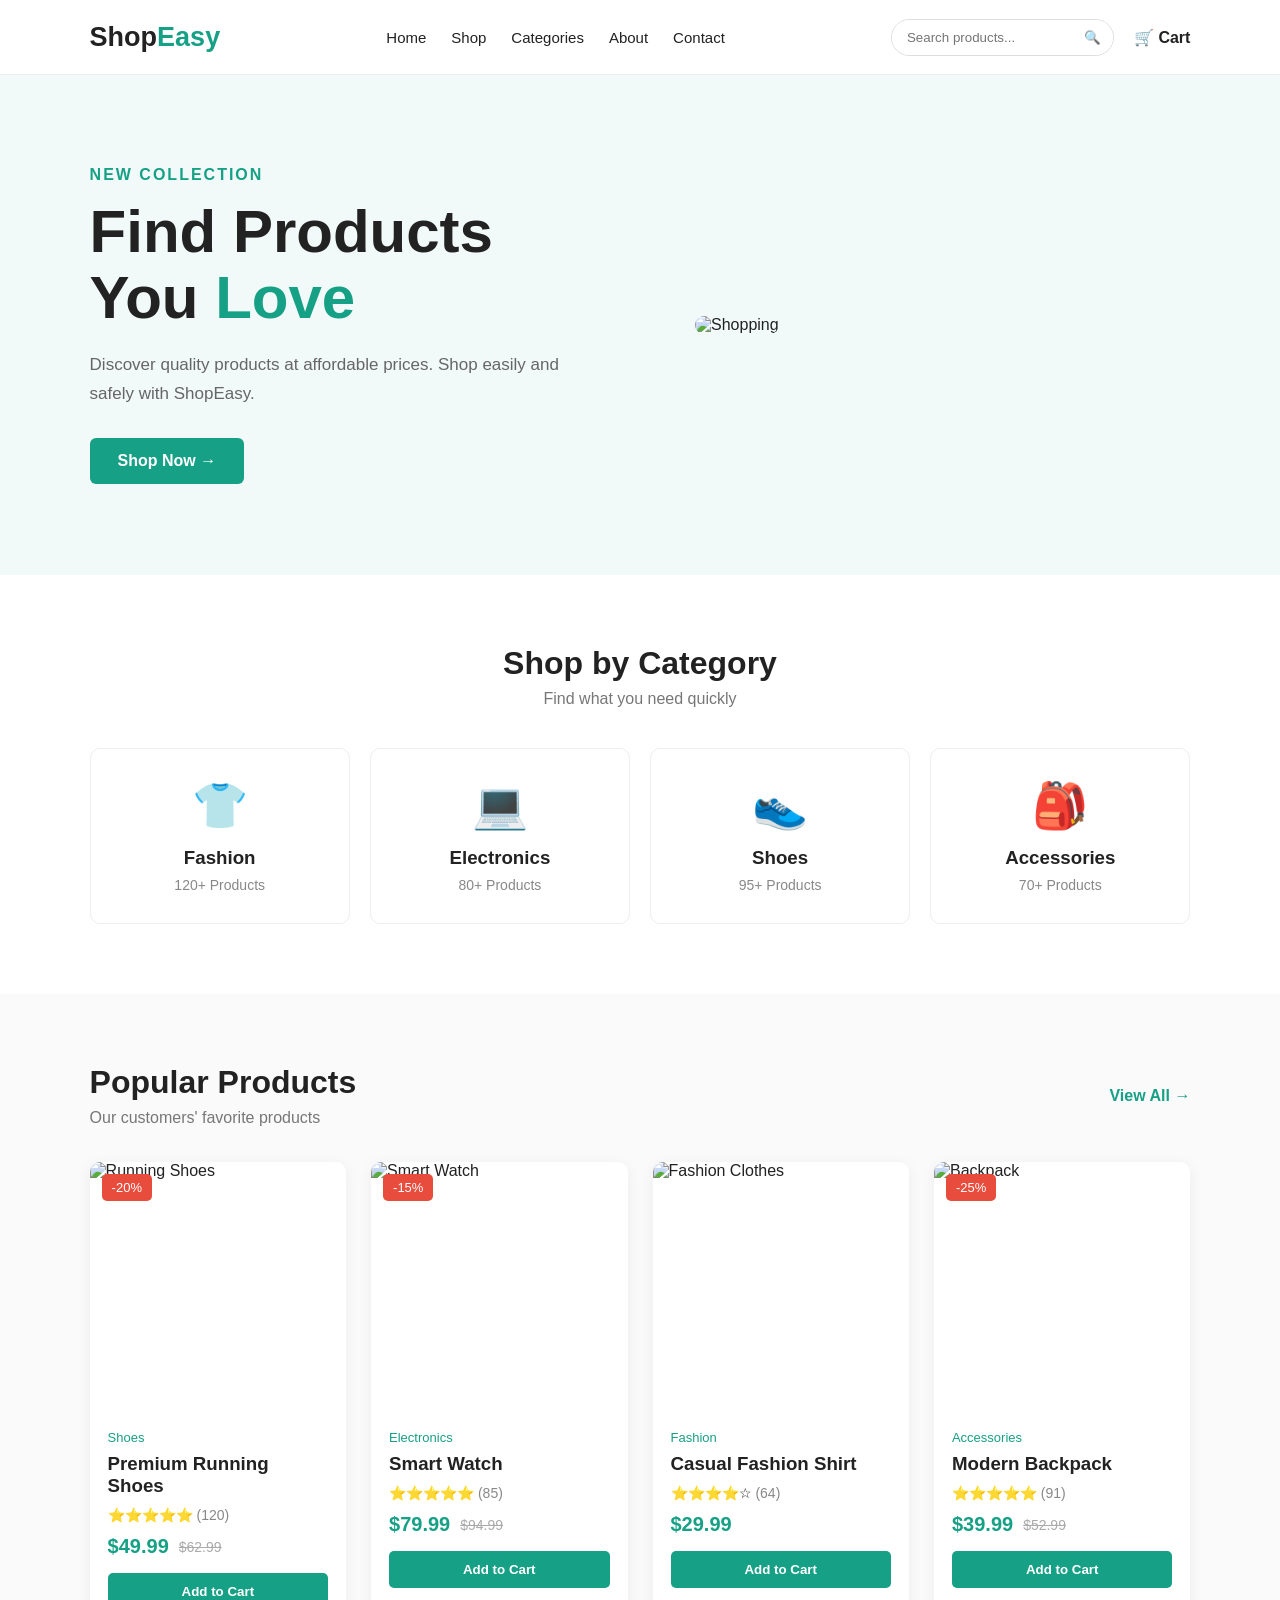
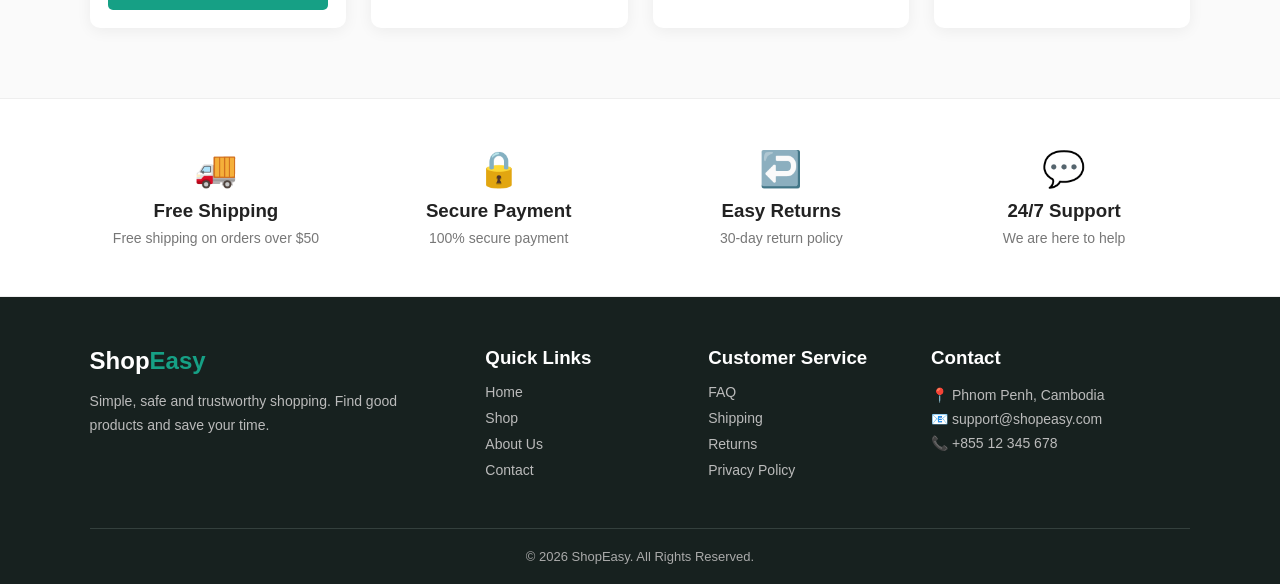
==== index.html @ 0f38ab98 "my homepage" ====
<!DOCTYPE html>
<html lang="en">
<head>
    <meta charset="UTF-8">
    <meta name="viewport" content="width=device-width, initial-scale=1.0">
    <title>ShopEasy - E-Commerce</title>

    <link rel="stylesheet" href="./css/style.css">
</head>
<body>

    <!-- Header -->
    <header>
        <div class="logo">Shop<span>Easy</span></div>

        <nav>
            <a href="#">Home</a>
            <a href="#">Shop</a>
            <a href="#">Categories</a>
            <a href="#">About</a>
            <a href="#">Contact</a>
        </nav>

        <div class="header-right">
            <div class="search">
                <input type="text" placeholder="Search products...">
                <button>🔍</button>
            </div>

            <a href="#" class="cart">🛒 Cart</a>
        </div>
    </header>


    <!-- Hero Section -->
    <section class="hero">

        <div class="hero-content">
            <p class="small-title">NEW COLLECTION</p>

            <h1>
                Find Products<br>
                You <span>Love</span>
            </h1>

            <p>
                Discover quality products at affordable prices.
                Shop easily and safely with ShopEasy.
            </p>

            <a href="#" class="shop-btn">Shop Now →</a>
        </div>

        <div class="hero-image">
            <img src="https://images.unsplash.com/photo-1441986300917-64674bd600d8?auto=format&fit=crop&w=900&q=80"
                 alt="Shopping">
        </div>

    </section>


    <!-- Categories -->
    <section class="categories">

        <div class="section-title">
            <h2>Shop by Category</h2>
            <p>Find what you need quickly</p>
        </div>

        <div class="category-container">

            <div class="category-card">
                <div class="category-icon">👕</div>
                <h3>Fashion</h3>
                <p>120+ Products</p>
            </div>

            <div class="category-card">
                <div class="category-icon">💻</div>
                <h3>Electronics</h3>
                <p>80+ Products</p>
            </div>

            <div class="category-card">
                <div class="category-icon">👟</div>
                <h3>Shoes</h3>
                <p>95+ Products</p>
            </div>

            <div class="category-card">
                <div class="category-icon">🎒</div>
                <h3>Accessories</h3>
                <p>70+ Products</p>
            </div>

        </div>

    </section>


    <!-- Products -->
    <section class="products">

        <div class="section-header">
            <div>
                <h2>Popular Products</h2>
                <p>Our customers' favorite products</p>
            </div>

            <a href="#">View All →</a>
        </div>


        <div class="product-container">

            <!-- Product 1 -->
            <div class="product-card">

                <div class="product-image">
                    <span class="discount">-20%</span>

                    <img src="https://images.unsplash.com/photo-1542291026-7eec264c27ff?auto=format&fit=crop&w=600&q=80"
                         alt="Running Shoes">
                </div>

                <div class="product-info">
                    <p class="category">Shoes</p>

                    <h3>Premium Running Shoes</h3>

                    <div class="rating">
                        ⭐⭐⭐⭐⭐
                        <span>(120)</span>
                    </div>

                    <div class="price">
                        <strong>$49.99</strong>
                        <del>$62.99</del>
                    </div>

                    <button class="add-cart">Add to Cart</button>
                </div>

            </div>


            <!-- Product 2 -->
            <div class="product-card">

                <div class="product-image">
                    <span class="discount">-15%</span>

                    <img src="https://images.unsplash.com/photo-1523275335684-37898b6baf30?auto=format&fit=crop&w=600&q=80"
                         alt="Smart Watch">
                </div>

                <div class="product-info">
                    <p class="category">Electronics</p>

                    <h3>Smart Watch</h3>

                    <div class="rating">
                        ⭐⭐⭐⭐⭐
                        <span>(85)</span>
                    </div>

                    <div class="price">
                        <strong>$79.99</strong>
                        <del>$94.99</del>
                    </div>

                    <button class="add-cart">Add to Cart</button>
                </div>

            </div>


            <!-- Product 3 -->
            <div class="product-card">

                <div class="product-image">

                    <img src="https://images.unsplash.com/photo-1529139574466-a303027c1d8b?auto=format&fit=crop&w=600&q=80"
                         alt="Fashion Clothes">
                </div>

                <div class="product-info">
                    <p class="category">Fashion</p>

                    <h3>Casual Fashion Shirt</h3>

                    <div class="rating">
                        ⭐⭐⭐⭐☆
                        <span>(64)</span>
                    </div>

                    <div class="price">
                        <strong>$29.99</strong>
                    </div>

                    <button class="add-cart">Add to Cart</button>
                </div>

            </div>


            <!-- Product 4 -->
            <div class="product-card">

                <div class="product-image">
                    <span class="discount">-25%</span>

                    <img src="https://images.unsplash.com/photo-1553062407-98eeb64c6a62?auto=format&fit=crop&w=600&q=80"
                         alt="Backpack">
                </div>

                <div class="product-info">
                    <p class="category">Accessories</p>

                    <h3>Modern Backpack</h3>

                    <div class="rating">
                        ⭐⭐⭐⭐⭐
                        <span>(91)</span>
                    </div>

                    <div class="price">
                        <strong>$39.99</strong>
                        <del>$52.99</del>
                    </div>

                    <button class="add-cart">Add to Cart</button>
                </div>

            </div>

        </div>

    </section>


    <!-- Features -->
    <section class="features">

        <div class="feature">
            <div>🚚</div>
            <h3>Free Shipping</h3>
            <p>Free shipping on orders over $50</p>
        </div>

        <div class="feature">
            <div>🔒</div>
            <h3>Secure Payment</h3>
            <p>100% secure payment</p>
        </div>

        <div class="feature">
            <div>↩️</div>
            <h3>Easy Returns</h3>
            <p>30-day return policy</p>
        </div>

        <div class="feature">
            <div>💬</div>
            <h3>24/7 Support</h3>
            <p>We are here to help</p>
        </div>

    </section>


    <!-- Footer -->
    <footer>

        <div class="footer-content">

            <div>
                <h2>Shop<span>Easy</span></h2>
                <p>
                    Simple, safe and trustworthy shopping.
                    Find good products and save your time.
                </p>
            </div>

            <div>
                <h3>Quick Links</h3>
                <a href="#">Home</a>
                <a href="#">Shop</a>
                <a href="#">About Us</a>
                <a href="#">Contact</a>
            </div>

            <div>
                <h3>Customer Service</h3>
                <a href="#">FAQ</a>
                <a href="#">Shipping</a>
                <a href="#">Returns</a>
                <a href="#">Privacy Policy</a>
            </div>

            <div>
                <h3>Contact</h3>
                <p>📍 Phnom Penh, Cambodia</p>
                <p>📧 support@shopeasy.com</p>
                <p>📞 +855 12 345 678</p>
            </div>

        </div>

        <div class="copyright">
            © 2026 ShopEasy. All Rights Reserved.
        </div>

    </footer>

</body>
</html>
---- css/style.css ----
* {
    margin: 0;
    padding: 0;
    box-sizing: border-box;
}

body {
    font-family: Arial, sans-serif;
    color: #222;
    background: #fff;
}

a {
    text-decoration: none;
    color: inherit;
}


/* =========================
   HEADER
========================= */

header {
    height: 75px;
    padding: 0 7%;
    display: flex;
    align-items: center;
    justify-content: space-between;
    border-bottom: 1px solid #eee;
    background: white;
}

.logo {
    font-size: 27px;
    font-weight: bold;
}

.logo span,
footer span {
    color: #16a085;
}

nav {
    display: flex;
    gap: 25px;
}

nav a {
    font-size: 15px;
    transition: 0.3s;
}

nav a:hover {
    color: #16a085;
}

.header-right {
    display: flex;
    align-items: center;
    gap: 20px;
}

.search {
    display: flex;
    border: 1px solid #ddd;
    border-radius: 25px;
    overflow: hidden;
}

.search input {
    width: 180px;
    padding: 10px 15px;
    border: none;
    outline: none;
}

.search button {
    border: none;
    background: white;
    padding: 0 12px;
    cursor: pointer;
}

.cart {
    font-weight: bold;
}


/* =========================
   HERO
========================= */

.hero {
    min-height: 500px;
    padding: 60px 7%;
    display: flex;
    align-items: center;
    justify-content: space-between;
    background: #f1faf8;
}

.hero-content {
    width: 48%;
}

.small-title {
    color: #16a085;
    font-weight: bold;
    letter-spacing: 2px;
    margin-bottom: 15px;
}

.hero h1 {
    font-size: 60px;
    line-height: 1.1;
    margin-bottom: 20px;
}

.hero h1 span {
    color: #16a085;
}

.hero-content > p:not(.small-title) {
    color: #666;
    font-size: 17px;
    line-height: 1.7;
    max-width: 500px;
    margin-bottom: 30px;
}

.shop-btn {
    display: inline-block;
    background: #16a085;
    color: white;
    padding: 14px 28px;
    border-radius: 6px;
    font-weight: bold;
    transition: 0.3s;
}

.shop-btn:hover {
    background: #12806a;
}

.hero-image {
    width: 45%;
}

.hero-image img {
    width: 100%;
    height: 350px;
    object-fit: cover;
    border-radius: 15px;
}


/* =========================
   SECTION TITLE
========================= */

.categories,
.products {
    padding: 70px 7%;
}

.section-title {
    text-align: center;
    margin-bottom: 40px;
}

.section-title h2,
.section-header h2 {
    font-size: 32px;
    margin-bottom: 8px;
}

.section-title p,
.section-header p {
    color: #777;
}


/* =========================
   CATEGORIES
========================= */

.category-container {
    display: grid;
    grid-template-columns: repeat(4, 1fr);
    gap: 20px;
}

.category-card {
    padding: 30px 20px;
    text-align: center;
    border: 1px solid #eee;
    border-radius: 10px;
    transition: 0.3s;
}

.category-card:hover {
    transform: translateY(-5px);
    border-color: #16a085;
}

.category-icon {
    font-size: 45px;
    margin-bottom: 15px;
}

.category-card h3 {
    margin-bottom: 8px;
}

.category-card p {
    color: #888;
    font-size: 14px;
}


/* =========================
   PRODUCTS
========================= */

.products {
    background: #fafafa;
}

.section-header {
    display: flex;
    justify-content: space-between;
    align-items: center;
    margin-bottom: 35px;
}

.section-header > a {
    color: #16a085;
    font-weight: bold;
}

.product-container {
    display: grid;
    grid-template-columns: repeat(4, 1fr);
    gap: 25px;
}

.product-card {
    background: white;
    border-radius: 10px;
    overflow: hidden;
    box-shadow: 0 3px 15px rgba(0, 0, 0, 0.06);
}

.product-image {
    height: 250px;
    position: relative;
    overflow: hidden;
}

.product-image img {
    width: 100%;
    height: 100%;
    object-fit: cover;
    transition: 0.4s;
}

.product-card:hover .product-image img {
    transform: scale(1.05);
}

.discount {
    position: absolute;
    top: 12px;
    left: 12px;
    background: #e74c3c;
    color: white;
    padding: 6px 10px;
    border-radius: 5px;
    font-size: 13px;
    z-index: 2;
}

.product-info {
    padding: 18px;
}

.category {
    color: #16a085;
    font-size: 13px;
    margin-bottom: 8px;
}

.product-info h3 {
    margin-bottom: 10px;
}

.rating {
    font-size: 14px;
    margin-bottom: 12px;
}

.rating span {
    color: #888;
}

.price {
    display: flex;
    align-items: center;
    gap: 10px;
    margin-bottom: 15px;
}

.price strong {
    color: #16a085;
    font-size: 20px;
}

.price del {
    color: #aaa;
    font-size: 14px;
}

.add-cart {
    width: 100%;
    padding: 11px;
    border: none;
    border-radius: 5px;
    background: #16a085;
    color: white;
    font-weight: bold;
    cursor: pointer;
}

.add-cart:hover {
    background: #12806a;
}


/* =========================
   FEATURES
========================= */

.features {
    padding: 50px 7%;
    display: grid;
    grid-template-columns: repeat(4, 1fr);
    gap: 30px;
    border-top: 1px solid #eee;
    border-bottom: 1px solid #eee;
}

.feature {
    text-align: center;
}

.feature > div {
    font-size: 35px;
    margin-bottom: 10px;
}

.feature h3 {
    margin-bottom: 8px;
}

.feature p {
    color: #777;
    font-size: 14px;
}


/* =========================
   FOOTER
========================= */

footer {
    background: #17211f;
    color: white;
    padding: 50px 7% 20px;
}

.footer-content {
    display: grid;
    grid-template-columns: 2fr 1fr 1fr 1.5fr;
    gap: 50px;
    margin-bottom: 40px;
}

.footer-content h2 {
    margin-bottom: 15px;
}

.footer-content h3 {
    margin-bottom: 15px;
}

.footer-content p {
    color: #bbb;
    line-height: 1.7;
    font-size: 14px;
}

.footer-content a {
    display: block;
    color: #bbb;
    margin-bottom: 10px;
    font-size: 14px;
}

.footer-content a:hover {
    color: #16a085;
}

.copyright {
    border-top: 1px solid #34403d;
    padding-top: 20px;
    text-align: center;
    color: #aaa;
    font-size: 13px;
}


/* =========================
   RESPONSIVE
========================= */

@media (max-width: 1000px) {

    nav {
        display: none;
    }

    .hero h1 {
        font-size: 45px;
    }

    .product-container,
    .category-container {
        grid-template-columns: repeat(2, 1fr);
    }

    .features {
        grid-template-columns: repeat(2, 1fr);
    }

    .footer-content {
        grid-template-columns: repeat(2, 1fr);
    }
}


@media (max-width: 600px) {

    header {
        padding: 0 20px;
    }

    .search {
        display: none;
    }

    .hero {
        padding: 40px 20px;
        flex-direction: column;
        gap: 30px;
    }

    .hero-content,
    .hero-image {
        width: 100%;
    }

    .hero h1 {
        font-size: 40px;
    }

    .categories,
    .products {
        padding: 50px 20px;
    }

    .product-container,
    .category-container,
    .features,
    .footer-content {
        grid-template-columns: 1fr;
    }

    .section-header {
        align-items: flex-start;
    }
}
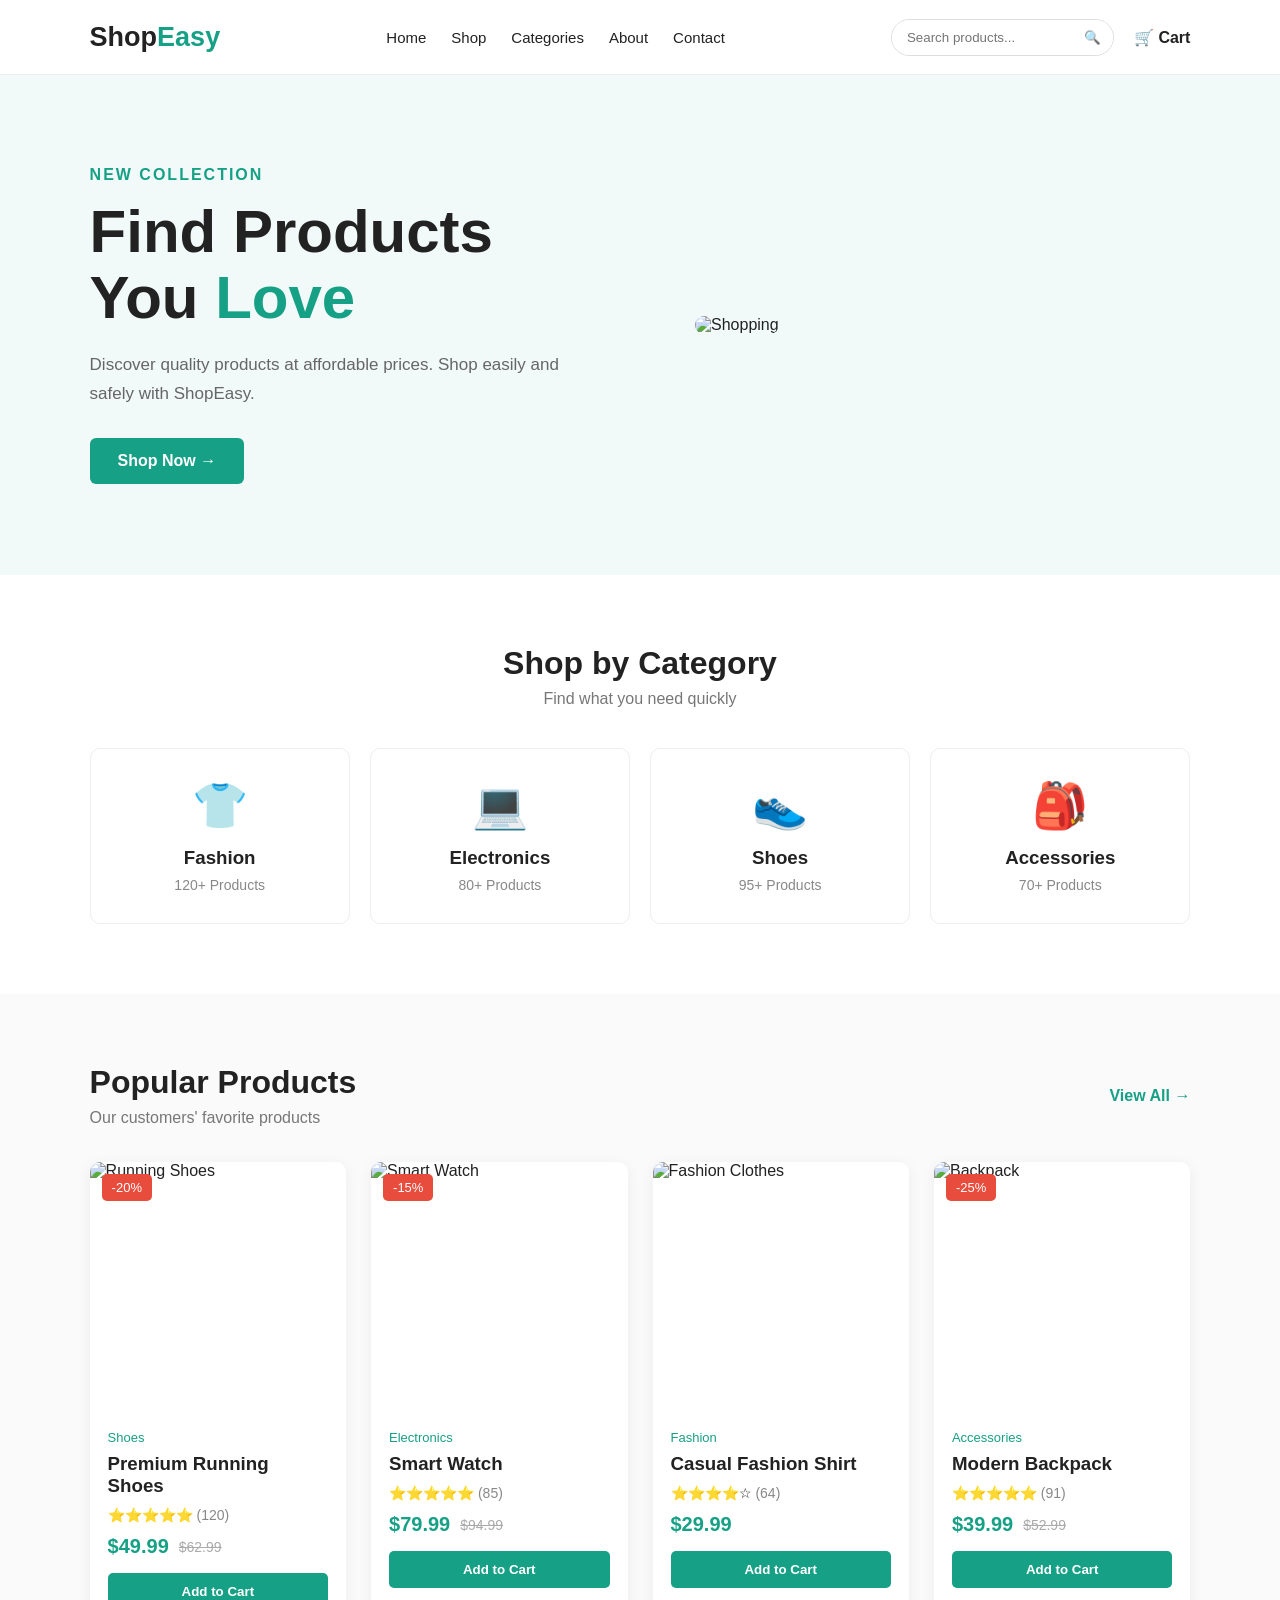
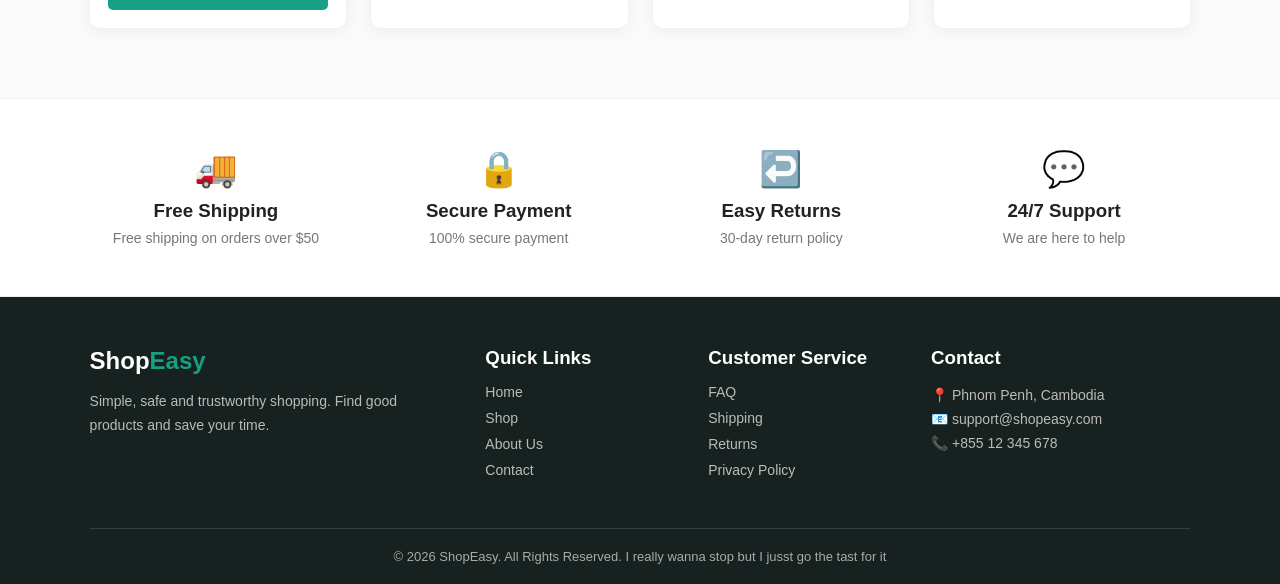
==== commit 340b7791: "my file home page" ====
--- a/index.html
+++ b/index.html
@@ -309,6 +309,7 @@
 
         <div class="copyright">
             © 2026 ShopEasy. All Rights Reserved.
+            I really wanna stop but I jusst go the tast for it
         </div>
 
     </footer>
